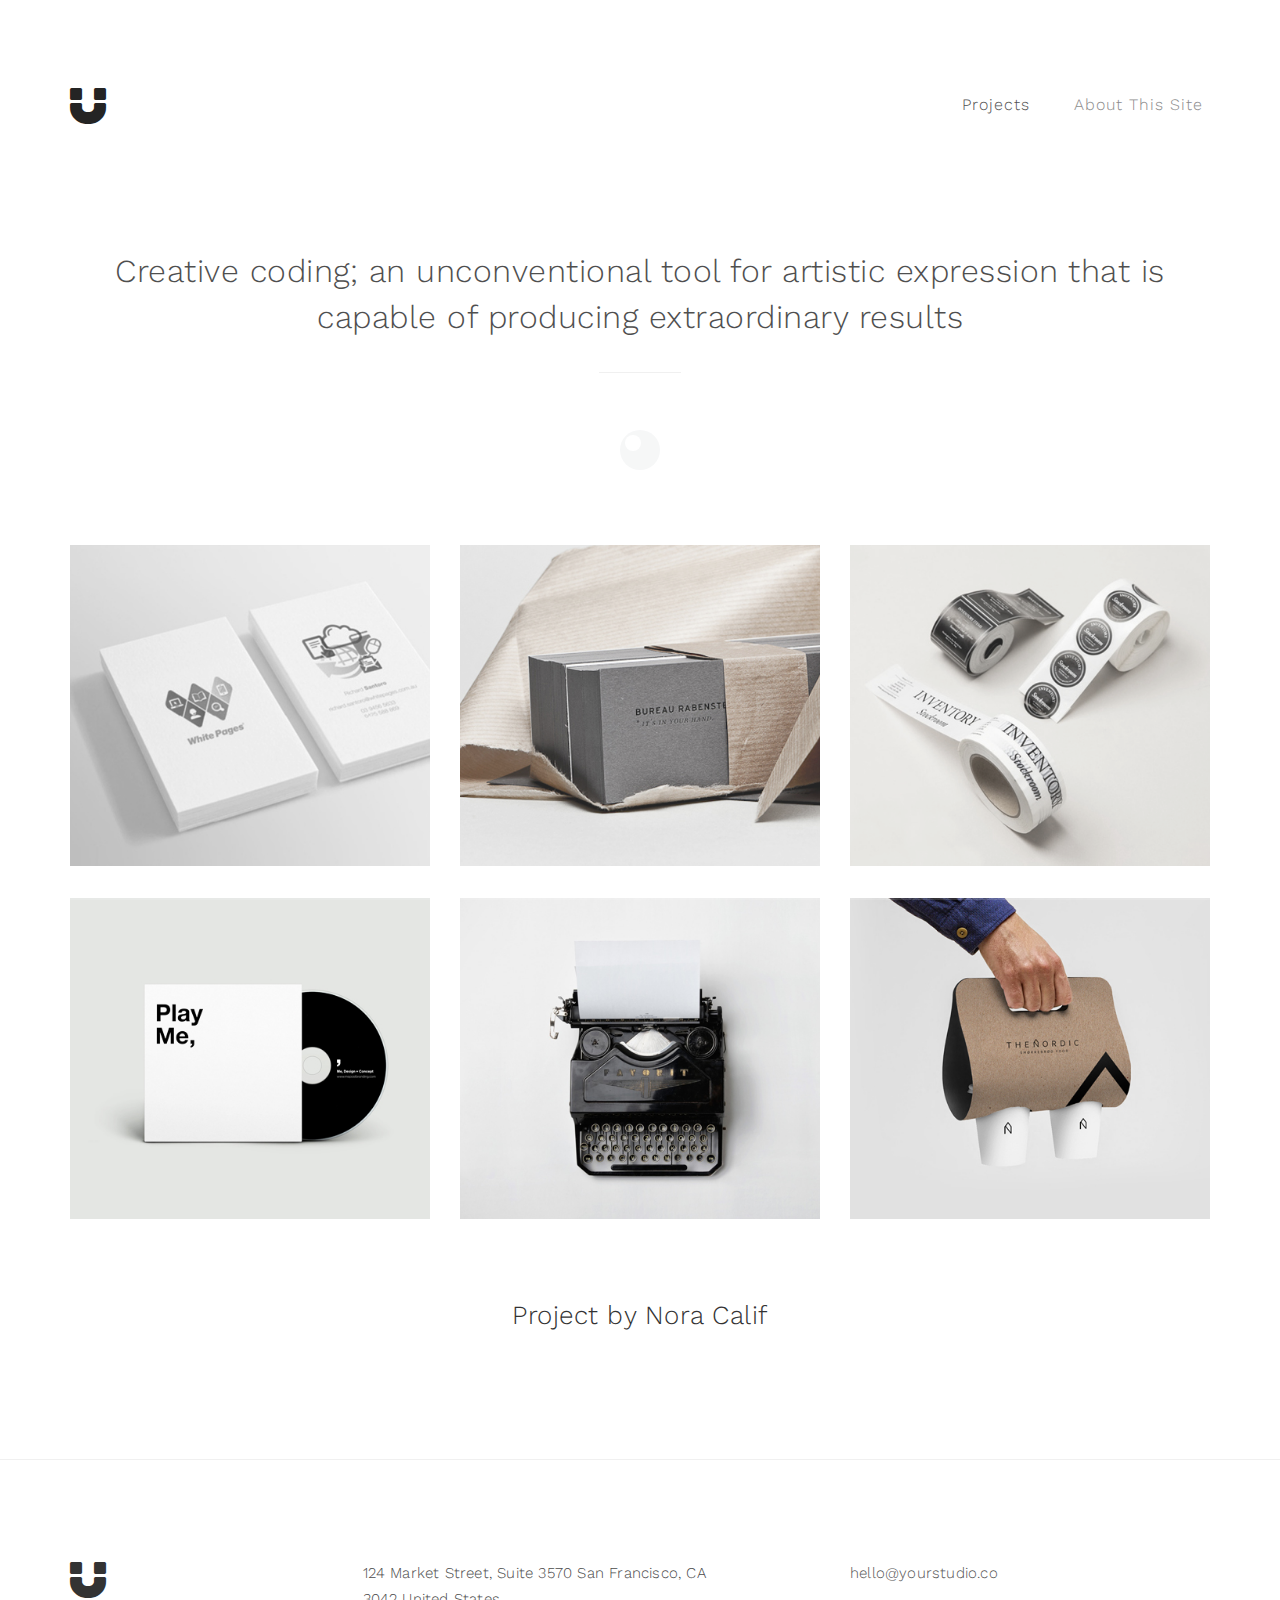
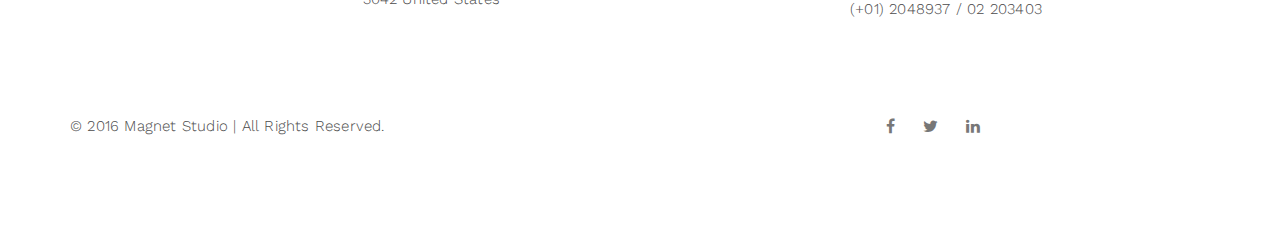
==== index.html @ 5868752b "Worked on website" ====
<!DOCTYPE html>
<html lang="en">
<head>

<meta charset="UTF-8">
<meta http-equiv="X-UA-Compatible" content="IE=Edge">
<meta name="description" content="">
<meta name="keywords" content="">
<meta name="author" content="">
<meta name="viewport" content="width=device-width, initial-scale=1, maximum-scale=1">

<title>Generative Art</title>

<link rel="stylesheet" href="css/bootstrap.min.css">
<link rel="stylesheet" href="css/font-awesome.min.css">

<!-- Main css -->
<link rel="stylesheet" href="css/style.css">
<link href="https://fonts.googleapis.com/css?family=Work+Sans:300,400,700" rel="stylesheet">

</head>
<body>

<!-- PRE LOADER -->

<div class="preloader">
     <div class="sk-spinner sk-spinner-wordpress">
          <span class="sk-inner-circle"></span>
     </div>
</div>

<!-- Navigation section  -->

<div class="navbar navbar-default navbar-static-top" role="navigation">
     <div class="container">

          <div class="navbar-header">
               <button class="navbar-toggle" data-toggle="collapse" data-target=".navbar-collapse">
                    <span class="icon icon-bar"></span>
                    <span class="icon icon-bar"></span>
                    <span class="icon icon-bar"></span>
               </button>
               <a href="index.html" class="navbar-brand"><i class="fa fa-magnet"></i></a>
          </div>
          <div class="collapse navbar-collapse">
               <ul class="nav navbar-nav navbar-right">
                    <li class="active"><a href="index.html">Projects</a></li>
                    <li><a href="about.html">About This Site</a></li>
               </ul>
          </div>

  </div>
</div>

<!-- Home Section -->

<section id="home">
     <div class="container">
          <div class="row">

               <div class="col-md-12 col-sm-12">
                    <h2>Creative coding; an unconventional tool for artistic expression that is capable of producing extraordinary results</h2>
                    <hr>
               </div>

          </div>
     </div>
</section>

<!-- Portfolio Section -->

<section id="portfolio">
     <div class="container">
          <div class="row">

               <div class="col-md-4 col-sm-6">
                    <a href="single-project1.html">
                         <div class="portfolio-thumb">
                              <img src="images/portfolio-img1.jpg" class="img-responsive" alt="Portfolio">
                                   <div class="portfolio-overlay">
                                        <div class="portfolio-item">
                                             <h3>Project title 1</h3>
                                        </div>
                                   </div>
                         </div>
                    </a>
               </div>

               <div class="col-md-4 col-sm-6">
                    <a href="single-project2.html">
                         <div class="portfolio-thumb">
                              <img src="images/portfolio-img2.jpg" class="img-responsive" alt="Portfolio">
                                   <div class="portfolio-overlay">
                                        <div class="portfolio-item">
                                             <h3>Project title 2</h3>
                                        </div>
                                   </div>
                         </div>
                    </a>
               </div>

               <div class="col-md-4 col-sm-6">
                    <a href="single-project3.html">
                         <div class="portfolio-thumb">
                              <img src="images/portfolio-img3.jpg" class="img-responsive" alt="Portfolio">
                                   <div class="portfolio-overlay">
                                        <div class="portfolio-item">
                                             <h3>Project title 3</h3>
                                        </div>
                                   </div>
                         </div>
                    </a>
               </div>

               <div class="col-md-4 col-sm-6">
                    <a href="single-project4.html">
                         <div class="portfolio-thumb">
                              <img src="images/portfolio-img4.jpg" class="img-responsive" alt="Portfolio">
                                   <div class="portfolio-overlay">
                                        <div class="portfolio-item">
                                             <h3>Project title 4</h3>
                                        </div>
                                   </div>
                         </div>
                    </a>
               </div>

               <div class="col-md-4 col-sm-6">
                    <a href="single-project5.html">
                         <div class="portfolio-thumb">
                              <img src="images/portfolio-img5.jpg" class="img-responsive" alt="Portfolio">
                                   <div class="portfolio-overlay">
                                        <div class="portfolio-item">
                                             <h3>Project title 5</h3>
                                        </div>
                                   </div>
                         </div>
                    </a>
               </div>

               <div class="col-md-4 col-sm-6">
                    <a href="single-project6.html">
                         <div class="portfolio-thumb">
                              <img src="images/portfolio-img6.jpg" class="img-responsive" alt="Portfolio">
                                   <div class="portfolio-overlay">
                                        <div class="portfolio-item">
                                             <h3>Project title 6</h3>
                                        </div>
                                   </div>
                         </div>
                    </a>
               </div>

               <div class="col-md-12 col-sm-12 text-center">
                    <h3>Project by Nora Calif</a></h3>
               </div>

          </div>
     </div>
</section>

<!-- Footer Section -->

<footer>
     <div class="container">
          <div class="row">

               <div class="col-md-3 col-sm-3">
                    <i class="fa fa-magnet"></i>
               </div>

               <div class="col-md-4 col-sm-4">
                    <p>124 Market Street, Suite 3570 San Francisco, CA 3042 United States</p>
               </div>

               <div class="col-md-offset-1 col-md-4 col-sm-offset-1 col-sm-3">
                    <p><a href="mailto:youremail@gmail.com">hello@yourstudio.co</a></p>
                    <p>(+01) 2048937 / 02 203403</p>
               </div>

               <div class="clearfix col-md-12 col-sm-12">
                    <hr>
               </div>

               <div class="col-md-6 col-sm-6">
                    <div class="footer-copyright">
                         <p>© 2016 Magnet Studio | All Rights Reserved.</p>
                    </div>
               </div>

               <div class="col-md-6 col-sm-6">
                    <ul class="social-icon">
                         <li><a href="#" class="fa fa-facebook"></a></li>
                         <li><a href="#" class="fa fa-twitter"></a></li>
                         <li><a href="#" class="fa fa-linkedin"></a></li>
                    </ul>
               </div>
               
          </div>
     </div>
</footer>


<!-- SCRIPTS -->

<script src="js/jquery.js"></script>
<script src="js/bootstrap.min.js"></script>
<script src="js/custom.js"></script>

</body>
</html>
---- css/style.css ----
body {
		background: #ffffff;
    font-family: 'Work Sans', sans-serif;
    font-style: normal;
		font-weight: 300;
    overflow-x: hidden;
}


/*---------------------------------------
    Typorgraphy              
-----------------------------------------*/

h1,h2,h3,h4,h5,h6 {
  font-style: normal;
  font-weight: 300;
  letter-spacing: 0.5px;
}

h1 {
    font-size: 62px;
    padding-bottom: 14px;
    margin-bottom: 0px;
}

h2 {
  font-size: 32px;
  line-height: 46px;
}

h3 {
  font-size: 26px;
}

h4 {
  color: black;
  font-size: 15px;
  font-weight: 500;
  letter-spacing: 0.2px;
}

p {
    color: rgb(75,75,75);
    font-size: 15px;
    font-weight: 300;
    line-height: 26px;
    letter-spacing: 0.2px;
}

strong {
  font-weight: 400;
}

.btn-success:focus {
  background-color: #000;
  border-color: transparent;
}


/*---------------------------------------
    General               
-----------------------------------------*/

html{
  -webkit-font-smoothing: antialiased;
}

a {
  color: #4d638c;
  -webkit-transition: 0.5s;
  -o-transition: 0.5s;
  transition: 0.5s;
  text-decoration: none !important;
}

a:hover, a:active, a:focus {
  color: #4d638c;
  outline: none;
}

* {
  -webkit-box-sizing: border-box;
  -moz-box-sizing: border-box;
  box-sizing: border-box;
}

*:before,
*:after {
  -webkit-box-sizing: border-box;
  -moz-box-sizing: border-box;
  box-sizing: border-box;
}

#portfolio,
#about,
#single-project {
  padding-top: 80px;
  padding-bottom: 120px;
}

.section-title {
  position: relative;
  padding-bottom: 62px;
  text-align: center;
}


/*---------------------------------------
    Preloader section              
-----------------------------------------*/

.preloader {
  position: fixed;
  top: 0;
  left: 0;
  width: 100%;
  height: 100%;
  z-index: 99999;
  display: flex;
  flex-flow: row nowrap;
  justify-content: center;
  align-items: center;
  background: none repeat scroll 0 0 #ffffff;
}

.sk-spinner-wordpress.sk-spinner {
  background-color: #bdc3c7;
  width: 40px;
  height: 40px;
  border-radius: 40px;
  position: relative;
  -webkit-animation: sk-innerCircle 1s linear infinite;
  animation: sk-innerCircle 1s linear infinite; 
}

.sk-spinner-wordpress .sk-inner-circle {
  display: block;
  background-color: #ffffff;
  width: 16px;
  height: 16px;
  position: absolute;
  border-radius: 8px;
  top: 5px;
  left: 5px; 
}

@-webkit-keyframes sk-innerCircle {
  0% {
    -webkit-transform: rotate(0);
            transform: rotate(0); }

  100% {
    -webkit-transform: rotate(360deg);
            transform: rotate(360deg); } }

@keyframes sk-innerCircle {
  0% {
    -webkit-transform: rotate(0);
            transform: rotate(0); }

  100% {
    -webkit-transform: rotate(360deg);
            transform: rotate(360deg); } }



/*---------------------------------------
    Main Navigation             
-----------------------------------------*/

.navbar-default {
    background: #ffffff;
    padding: 18px 0;
    border: none;
    margin-top: 62px;
}

.navbar-default .navbar-collapse, .navbar-default .navbar-form {
  border-color: transparent;
}

.navbar-default .navbar-brand {
  padding-top: 6px;
}

.navbar-default .navbar-brand .fa {
  color: #000;
  font-size: 42px;
}

.navbar-default .navbar-nav li a {
    color: #777;
    font-size: 16px;
    letter-spacing: 1px;
    -webkit-transition: all 0.4s ease-in-out;
    transition: all 0.4s ease-in-out;
    padding-right: 22px;
    padding-left: 22px;
}

.navbar-default .navbar-nav > li a:hover {
    color: #333 !important;
}

.navbar-default .navbar-nav > li > a:hover,
.navbar-default .navbar-nav > li > a:focus {
    color: #777;
    background-color: transparent;
}

.navbar-default .navbar-nav li a:hover,
 .navbar-default .navbar-nav .active > a {
    color: #333;
  }

.navbar-default .navbar-nav > .active > a,
.navbar-default .navbar-nav > .active > a:hover,
.navbar-default .navbar-nav > .active > a:focus {
    color: #333;
    background-color: transparent;
}

.navbar-default .navbar-toggle {
     border: none;
     padding-top: 10px;
  }

.navbar-default .navbar-toggle .icon-bar {
    background: #bdc3c7;
    border-color: transparent;
  }

.navbar-default .navbar-toggle:hover,
.navbar-default .navbar-toggle:focus { 
  background-color: transparent;
}



/*---------------------------------------
    Home section              
-----------------------------------------*/

#home {
    background-size: cover;
    background-position: center center;
    display: -webkit-box;
    display: -webkit-flex;
     display: -ms-flexbox;
    display: flex;
    -webkit-box-align: center;
    -webkit-align-items: center;
    -ms-flex-align: center;
     align-items: center;
    position: relative;
    text-align: center;
    padding-top: 60px;
    padding-bottom: 40px;
}

#home hr {
  width: 82px;
  margin-top: 32px;
}



/*---------------------------------------
   About section              
-----------------------------------------*/

#about .text-center {
  padding-bottom: 42px;
}

#about .col-md-8 {
  padding-left: 0px;
}

#about .col-md-8 img {
  padding-right: 22px;
  padding-bottom: 22px;
}

#about hr {
  width: 100px;
  margin-top: 42px;
  margin-bottom: 42px;
}

#about ul {
  padding-left: 22px;
}

#about ul li {
  color: #777;
  font-size: 16px;
  font-weight: 400;
  padding-top: 2px;
  padding-bottom: 2px;
}



/*---------------------------------------
   Portfolio section              
-----------------------------------------*/

#portfolio small {
  color: #f0f0f0;
  font-size: 10px;
  letter-spacing: 1px;
  text-transform: uppercase;
}

#portfolio .portfolio-thumb {
  position: relative;
  padding: 0;
  margin-top: 32px;
}

#portfolio .portfolio-thumb .portfolio-overlay {
  position: absolute;
  background: #222;
  color: #ffffff;
  top: 0;
  left: 0;
  right: 0;
  bottom: 0;
  width: 100%;
  height: 100%;
  text-align: center;
  vertical-align: top;
  opacity: 0;
  transition: all 0.4s ease-in-out;
}

#portfolio .portfolio-item {
    position: absolute;
    top:50%;
    left: 50%;
    -webkit-transform:translate(-50%,-50%);
      -ms-transform:translate(-50%,-50%);
          transform:translate(-50%,-50%);
}

#portfolio .portfolio-thumb:hover .portfolio-overlay {
  opacity: 0.9;
}

#portfolio .text-center {
  padding-top: 62px;
}



/*---------------------------------------
   Single Project section              
-----------------------------------------*/

#single-project {
  text-align: center;
}

#single-project .col-md-12,
#single-project .col-md-6,
#single-project .col-md-4 {
  padding-left: 0px;
  padding-bottom: 22px;
}

#single-project .col-md-12 {
  padding-top: 42px;
}

#single-project .text-center strong {
  display: block;
  padding-top: 12px;
}

#single-project a {
  color: dimgray;
  font-size: 15px;
  font-weight: 600;
  letter-spacing: 0.2px;
}

#single-project hr {
  width: 100px;
  margin-top: 12px;
}

/*---------------------------------------
   Footer section              
-----------------------------------------*/

footer {
    border-top: 1px solid #f0f0f0;
    padding: 100px 0px;
    position: relative;
}

footer .col-md-3 .fa {
  font-size: 42px;
}

footer a {
  color: #555;
}

footer hr {
  border-color: #ffffff;
  margin-top: 42px;
  margin-bottom: 22px;
}

footer .footer-copyright {
  padding-top: 16px;
}


/*---------------------------------------
   Social icon             
-----------------------------------------*/

.social-icon {
    position: relative;
    padding: 0;
    margin: 0;
    text-align: center;
}

.social-icon li {
    display: inline-block;
    list-style: none;
}

.social-icon li a {
    color: #777;
    cursor: pointer;
    font-size: 16px;
    text-decoration: none;
    transition: all 0.4s ease-in-out;
    text-align: center;
    vertical-align: middle;
    position: relative;
    margin: 22px 12px 10px 12px;
}

.social-icon li a:hover {
    color: #000;
    transform: scale(1.1);
}



/*---------------------------------------
   Mobile Responsive         
-----------------------------------------*/


@media (max-width: 767px) {

  h1 {
    font-size: 38px;
  }

  h2 {
    font-size: 32px;
    line-height: 48px;
  }

  h3 {
    font-size: 22px;
  }

  .section-title h2 {
    font-size: 22px;
    line-height: 35px;
  }

  .navbar-default {
    margin-top: 0px;
    text-align: center;
  }

  #about .col-md-8 img {
    padding-right: 0px;
  }

  #blog-single-post .blog-post-title h2 {
    font-size: 29px;
    line-height: 40px;
  }

  footer {
    text-align: center;
  }

  footer .col-md-4 {
    padding-top: 42px;
  }

}
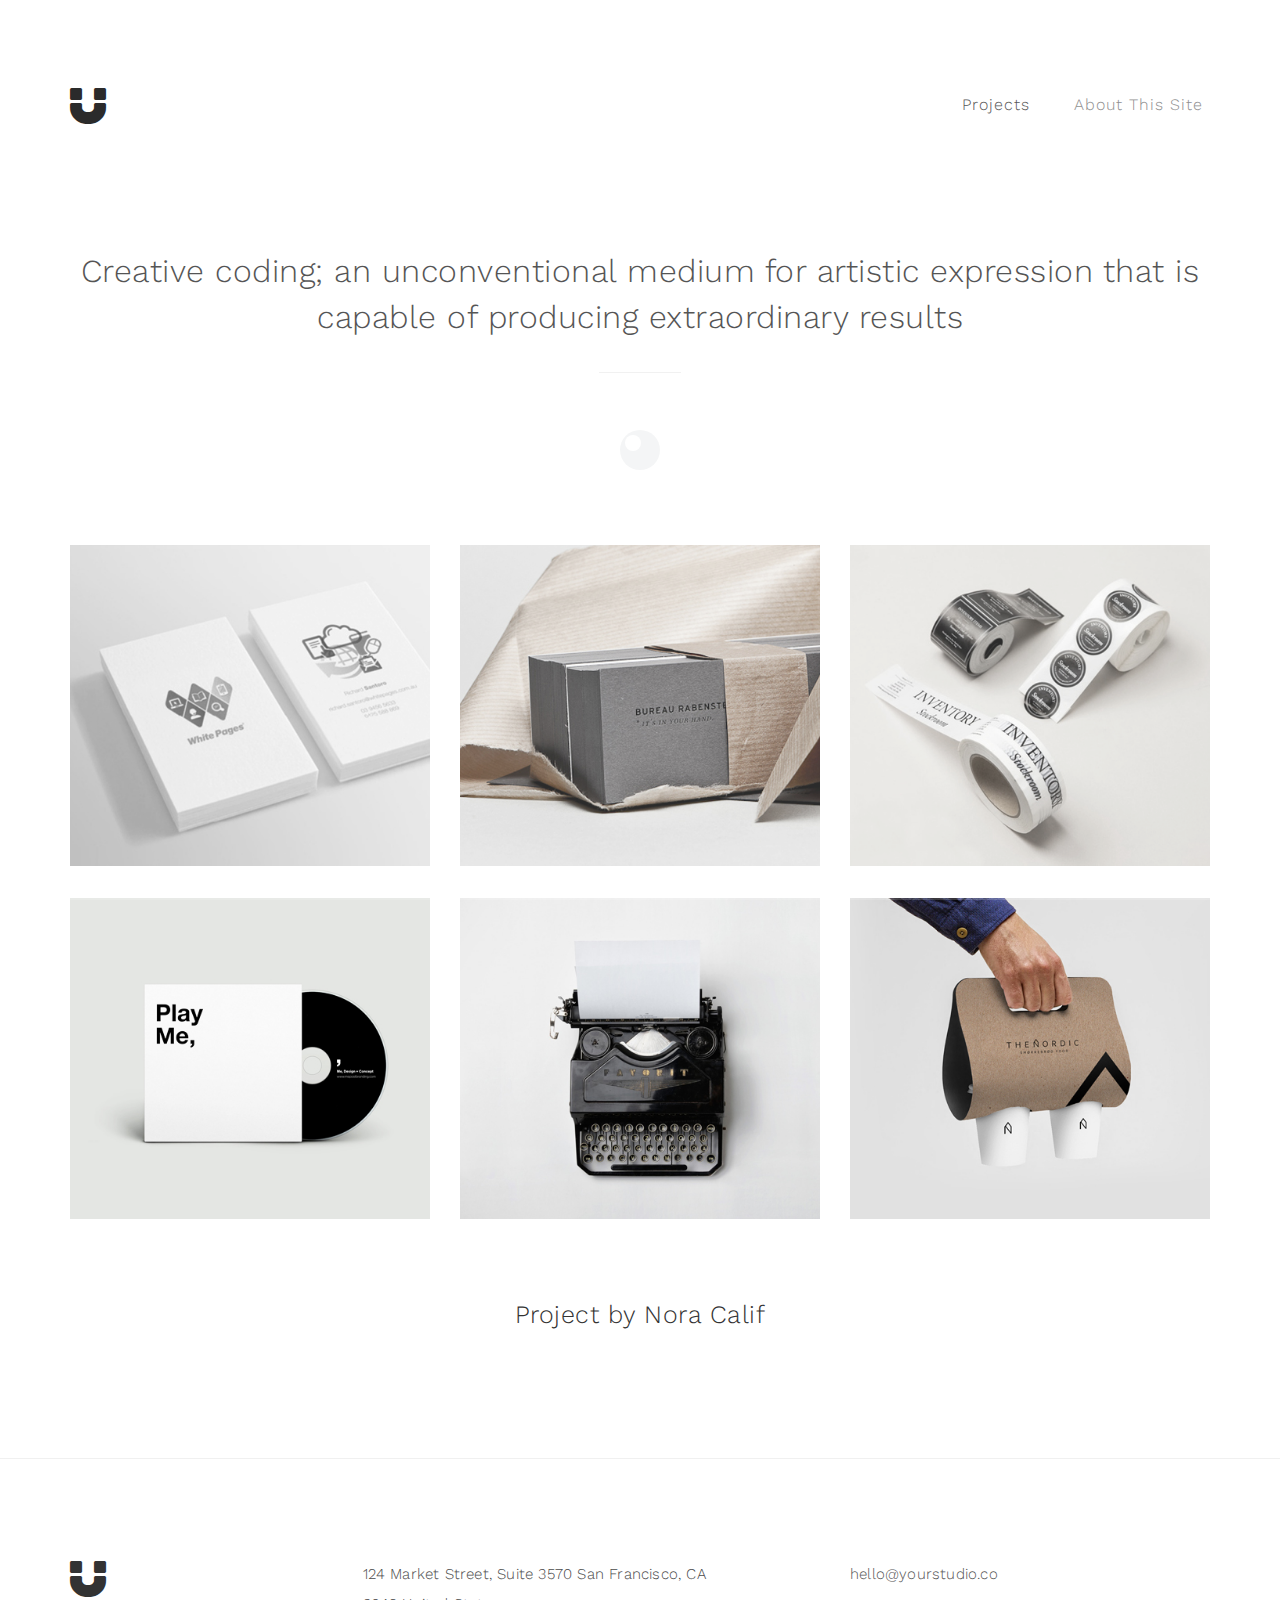
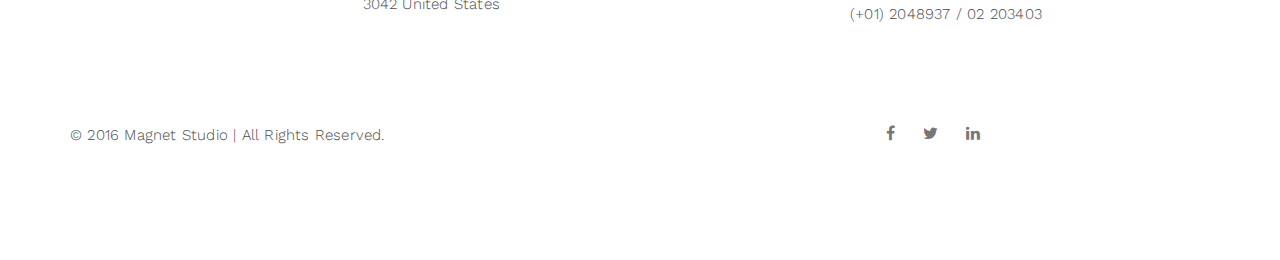
==== commit f0d12192: "Worked on website" ====
--- a/index.html
+++ b/index.html
@@ -59,7 +59,7 @@
           <div class="row">
 
                <div class="col-md-12 col-sm-12">
-                    <h2>Creative coding; an unconventional tool for artistic expression that is capable of producing extraordinary results</h2>
+                    <h2>Creative coding; an unconventional medium for artistic expression that is capable of producing extraordinary results</h2>
                     <hr>
                </div>
 
--- a/css/style.css
+++ b/css/style.css
@@ -30,7 +30,7 @@
 }
 
 h3 {
-  font-size: 26px;
+  font-size: 25px;
 }
 
 h4 {
@@ -44,7 +44,7 @@
     color: rgb(75,75,75);
     font-size: 15px;
     font-weight: 300;
-    line-height: 26px;
+    line-height: 30px;
     letter-spacing: 0.2px;
 }
 
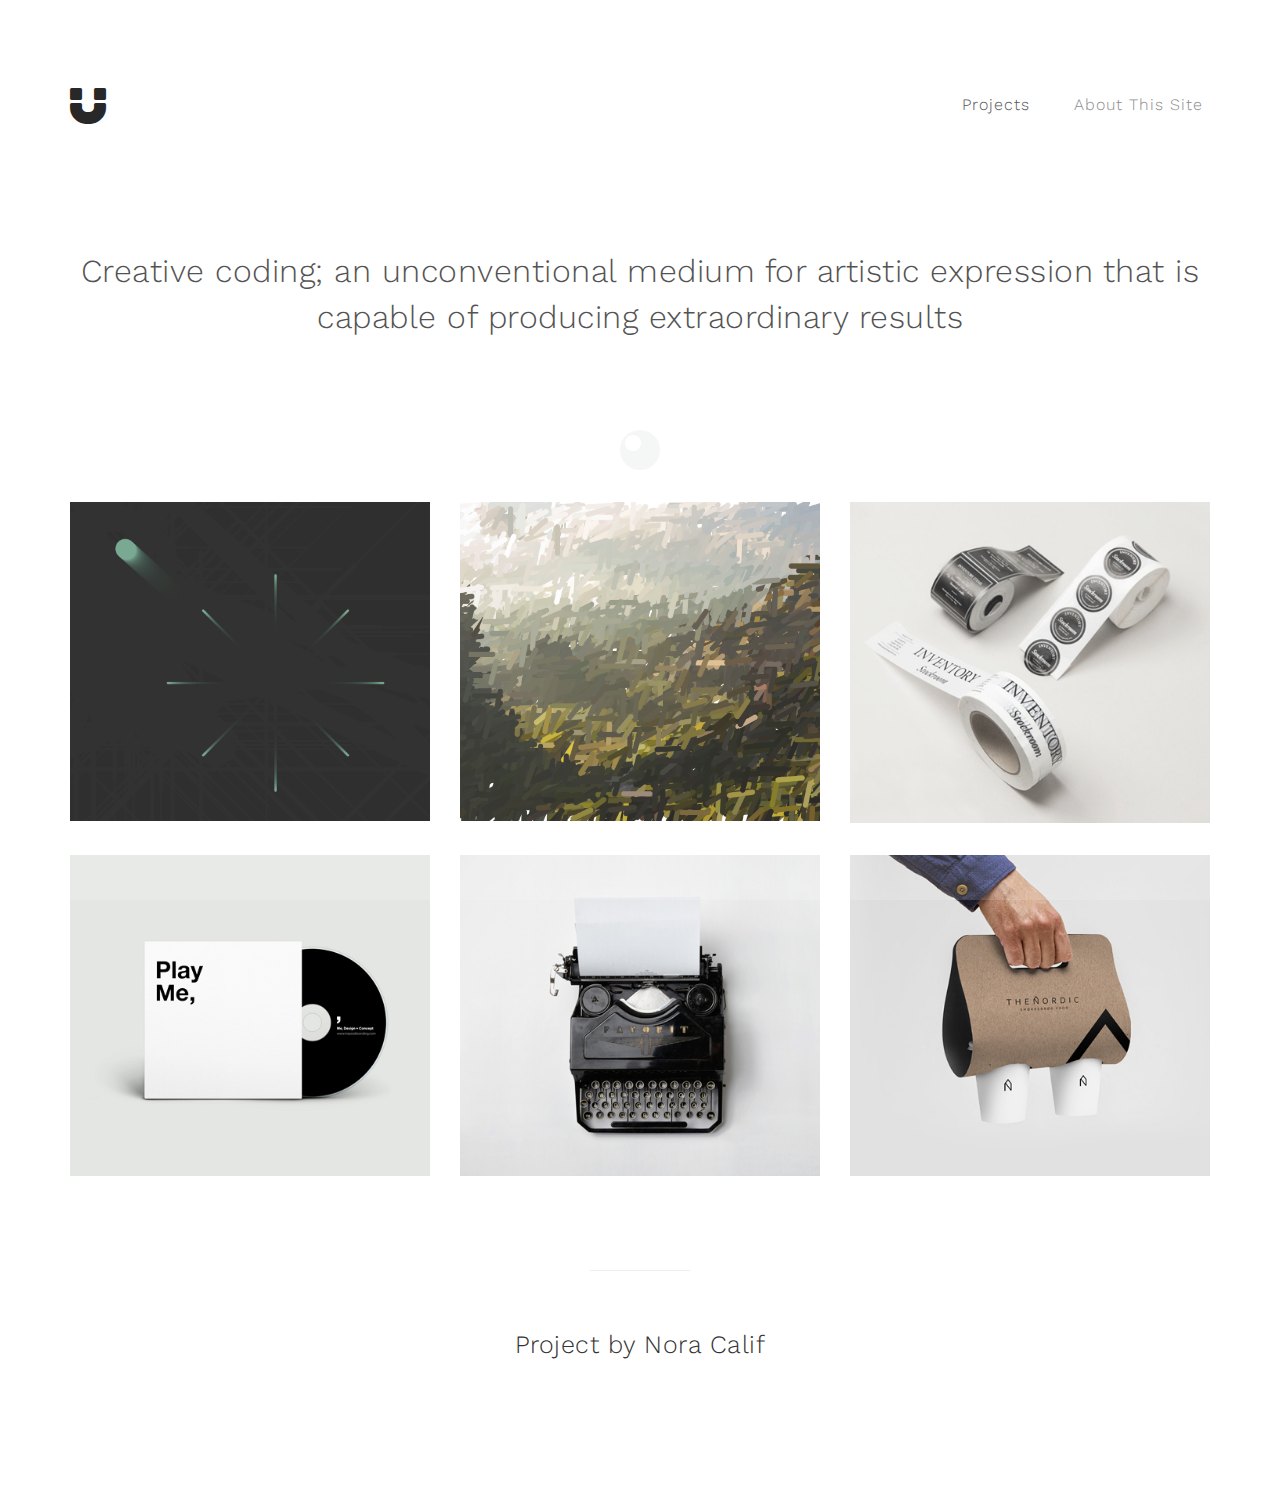
==== commit 42e10cdb: "Added 2nd piece" ====
--- a/index.html
+++ b/index.html
@@ -60,7 +60,6 @@
 
                <div class="col-md-12 col-sm-12">
                     <h2>Creative coding; an unconventional medium for artistic expression that is capable of producing extraordinary results</h2>
-                    <hr>
                </div>
 
           </div>
@@ -76,10 +75,11 @@
                <div class="col-md-4 col-sm-6">
                     <a href="single-project1.html">
                          <div class="portfolio-thumb">
-                              <img src="images/portfolio-img1.jpg" class="img-responsive" alt="Portfolio">
+                              <!-- 1100/975 ratio -->
+                              <img src="images/fireworks-thumbnail.png" class="img-responsive" alt="Portfolio">
                                    <div class="portfolio-overlay">
                                         <div class="portfolio-item">
-                                             <h3>Project title 1</h3>
+                                             <h3>Fireworks</h3>
                                         </div>
                                    </div>
                          </div>
@@ -89,10 +89,10 @@
                <div class="col-md-4 col-sm-6">
                     <a href="single-project2.html">
                          <div class="portfolio-thumb">
-                              <img src="images/portfolio-img2.jpg" class="img-responsive" alt="Portfolio">
+                              <img src="images/paint-strokes-thumbnail.png" class="img-responsive" alt="Portfolio">
                                    <div class="portfolio-overlay">
                                         <div class="portfolio-item">
-                                             <h3>Project title 2</h3>
+                                             <h3>Paint Strokes</h3>
                                         </div>
                                    </div>
                          </div>
@@ -150,55 +150,14 @@
                          </div>
                     </a>
                </div>
-
                <div class="col-md-12 col-sm-12 text-center">
-                    <h3>Project by Nora Calif</a></h3>
+                    <hr>
+                    &nbsp;
+                    <h3>Project by Nora Calif</h3>
                </div>
-
           </div>
      </div>
 </section>
-
-<!-- Footer Section -->
-
-<footer>
-     <div class="container">
-          <div class="row">
-
-               <div class="col-md-3 col-sm-3">
-                    <i class="fa fa-magnet"></i>
-               </div>
-
-               <div class="col-md-4 col-sm-4">
-                    <p>124 Market Street, Suite 3570 San Francisco, CA 3042 United States</p>
-               </div>
-
-               <div class="col-md-offset-1 col-md-4 col-sm-offset-1 col-sm-3">
-                    <p><a href="mailto:youremail@gmail.com">hello@yourstudio.co</a></p>
-                    <p>(+01) 2048937 / 02 203403</p>
-               </div>
-
-               <div class="clearfix col-md-12 col-sm-12">
-                    <hr>
-               </div>
-
-               <div class="col-md-6 col-sm-6">
-                    <div class="footer-copyright">
-                         <p>© 2016 Magnet Studio | All Rights Reserved.</p>
-                    </div>
-               </div>
-
-               <div class="col-md-6 col-sm-6">
-                    <ul class="social-icon">
-                         <li><a href="#" class="fa fa-facebook"></a></li>
-                         <li><a href="#" class="fa fa-twitter"></a></li>
-                         <li><a href="#" class="fa fa-linkedin"></a></li>
-                    </ul>
-               </div>
-               
-          </div>
-     </div>
-</footer>
 
 
 <!-- SCRIPTS -->
--- a/css/style.css
+++ b/css/style.css
@@ -260,7 +260,7 @@
 }
 
 #home hr {
-  width: 82px;
+  width: 100px;
   margin-top: 32px;
 }
 
@@ -285,8 +285,7 @@
 
 #about hr {
   width: 100px;
-  margin-top: 42px;
-  margin-bottom: 42px;
+  margin-top: 32px;
 }
 
 #about ul {
@@ -353,6 +352,10 @@
   padding-top: 62px;
 }
 
+#portfolio hr {
+  width: 100px;
+  margin-top: 32px;
+}
 
 
 /*---------------------------------------
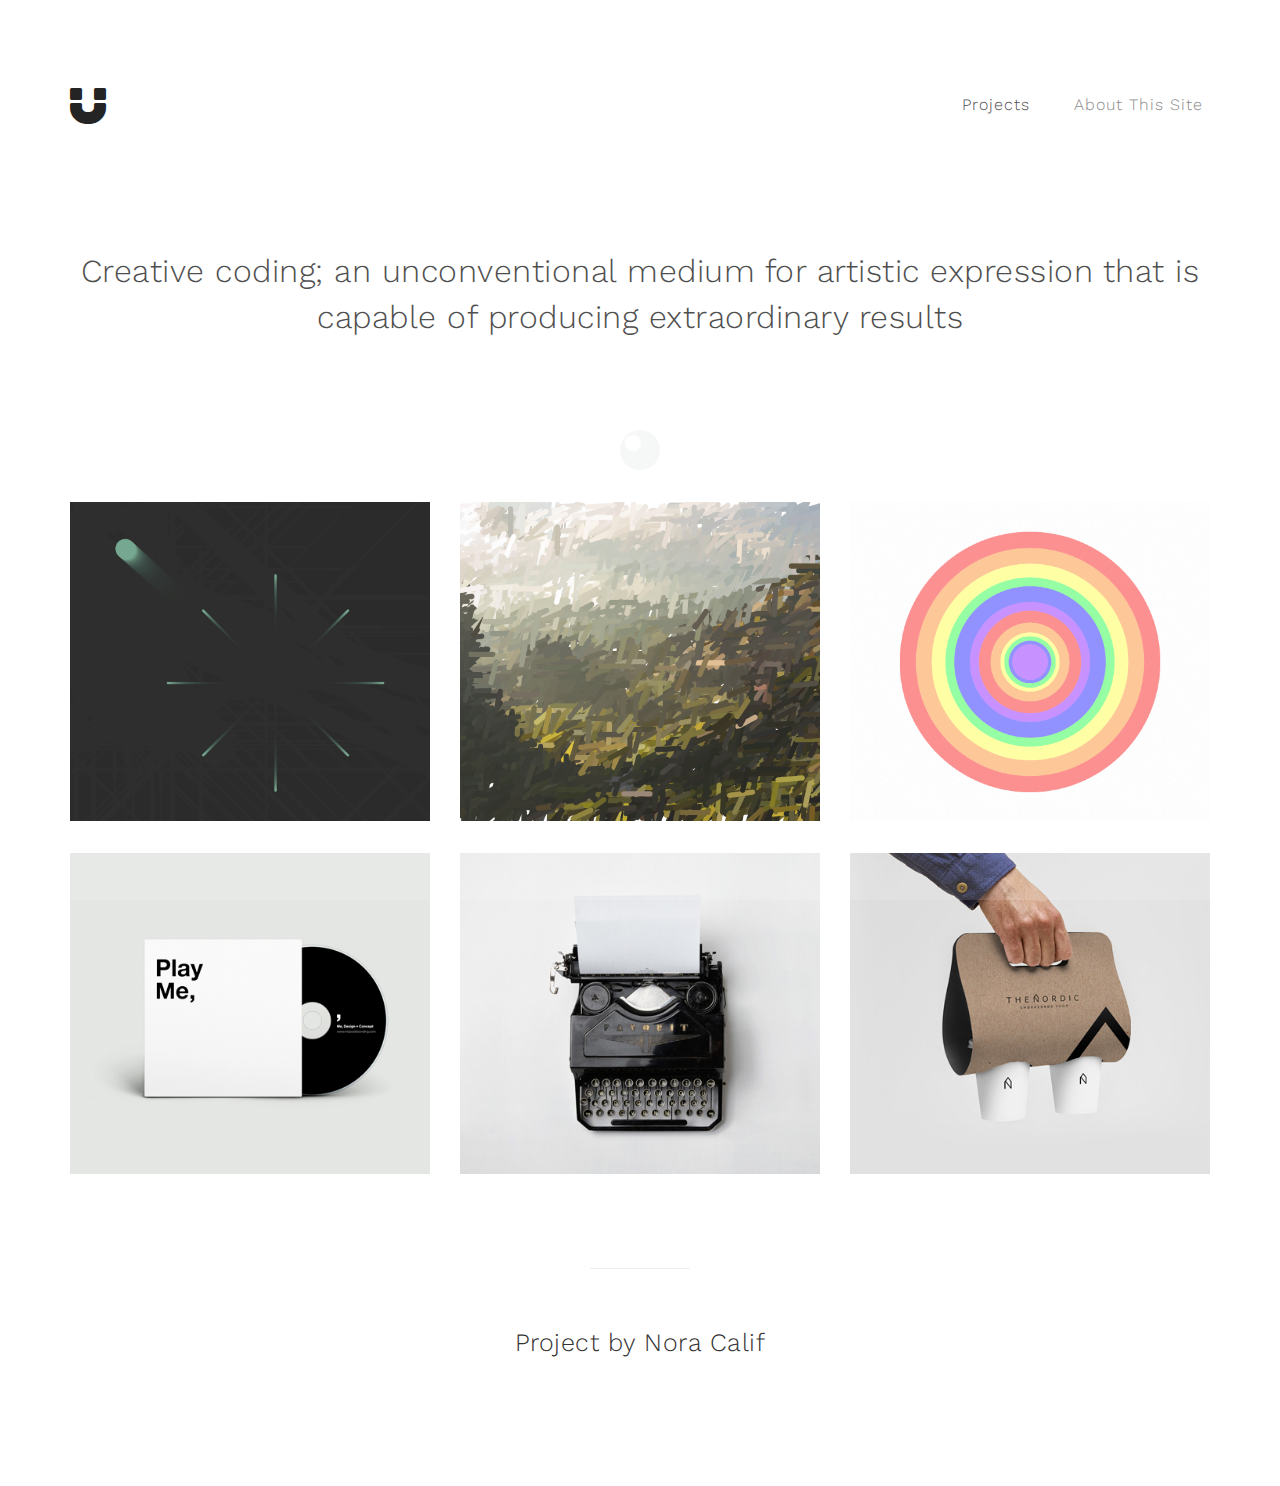
==== commit bb3fcb1b: "Added 3rd project piece" ====
--- a/index.html
+++ b/index.html
@@ -102,10 +102,10 @@
                <div class="col-md-4 col-sm-6">
                     <a href="single-project3.html">
                          <div class="portfolio-thumb">
-                              <img src="images/portfolio-img3.jpg" class="img-responsive" alt="Portfolio">
+                              <img src="images/colour-keys-thumbnail.png" class="img-responsive" alt="Portfolio">
                                    <div class="portfolio-overlay">
                                         <div class="portfolio-item">
-                                             <h3>Project title 3</h3>
+                                             <h3>Colour Keys</h3>
                                         </div>
                                    </div>
                          </div>
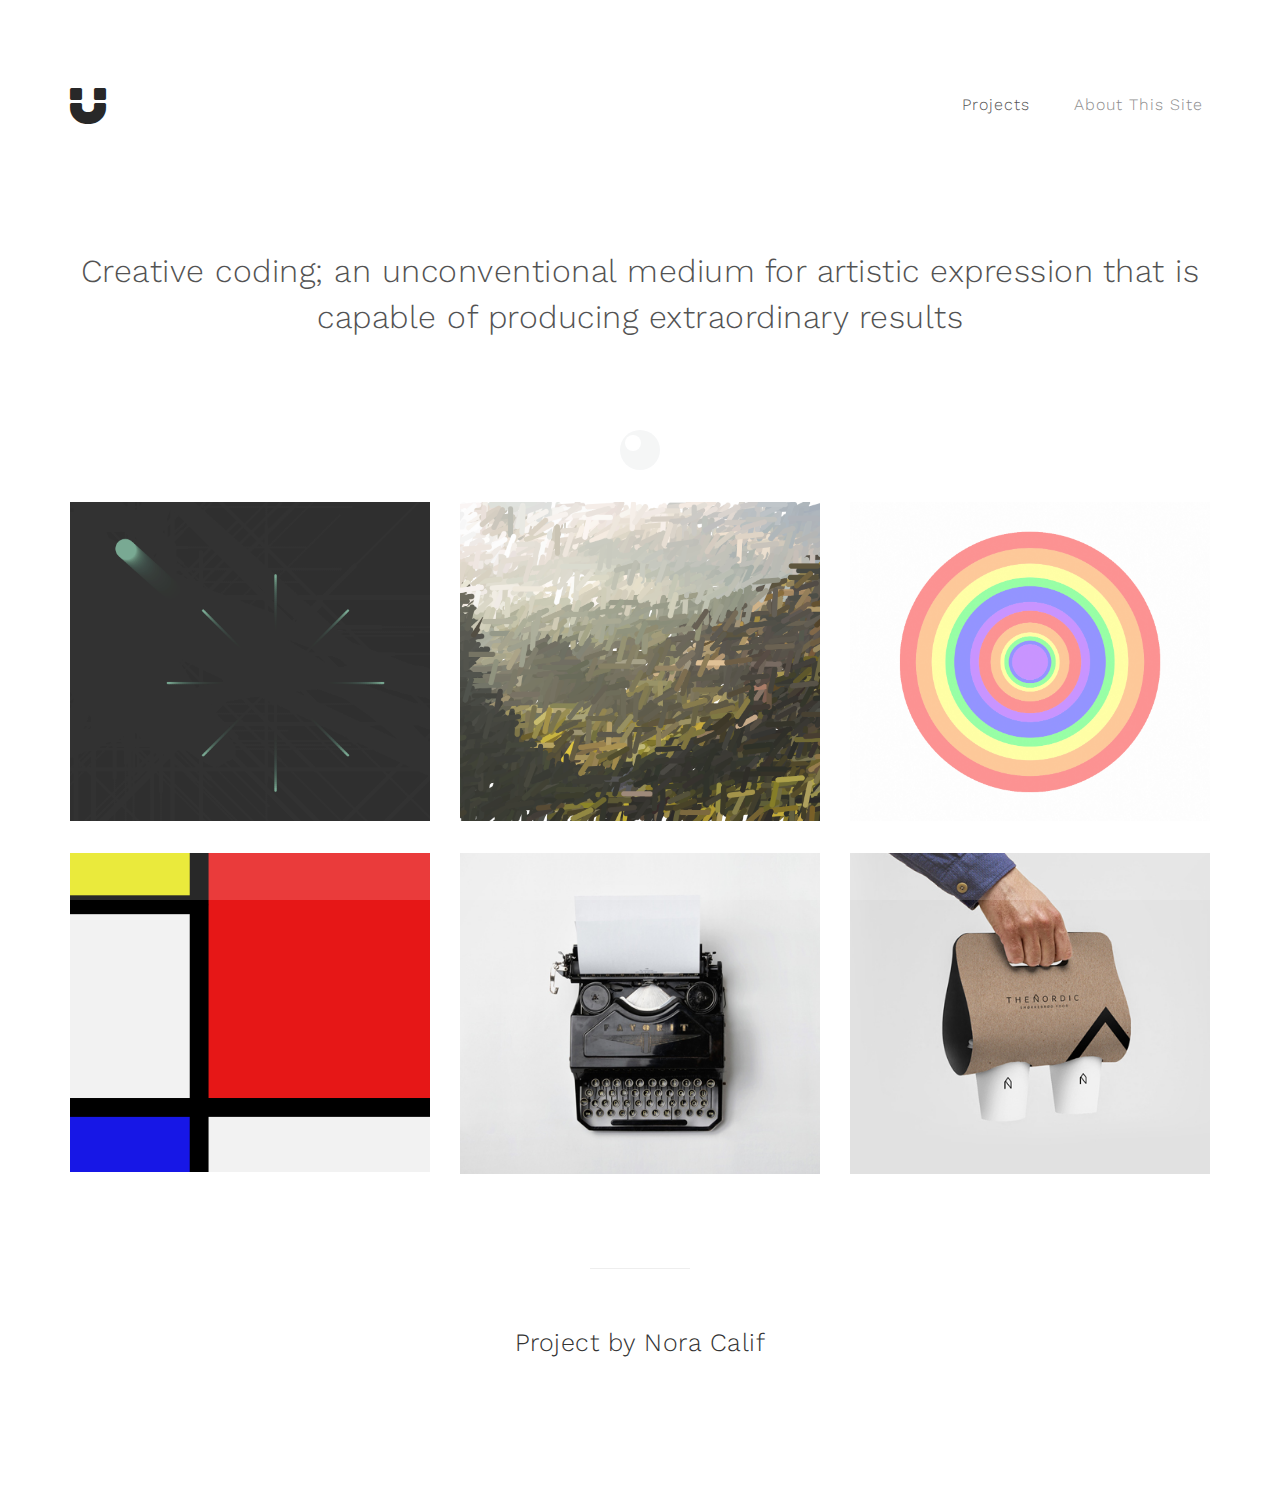
==== commit fcf8f230: "Added 4th project piece" ====
--- a/index.html
+++ b/index.html
@@ -73,7 +73,7 @@
           <div class="row">
 
                <div class="col-md-4 col-sm-6">
-                    <a href="single-project1.html">
+                    <a href="fireworks.html">
                          <div class="portfolio-thumb">
                               <!-- 1100/975 ratio -->
                               <img src="images/fireworks-thumbnail.png" class="img-responsive" alt="Portfolio">
@@ -87,7 +87,7 @@
                </div>
 
                <div class="col-md-4 col-sm-6">
-                    <a href="single-project2.html">
+                    <a href="paint-strokes.html">
                          <div class="portfolio-thumb">
                               <img src="images/paint-strokes-thumbnail.png" class="img-responsive" alt="Portfolio">
                                    <div class="portfolio-overlay">
@@ -100,7 +100,7 @@
                </div>
 
                <div class="col-md-4 col-sm-6">
-                    <a href="single-project3.html">
+                    <a href="colour-keys.html">
                          <div class="portfolio-thumb">
                               <img src="images/colour-keys-thumbnail.png" class="img-responsive" alt="Portfolio">
                                    <div class="portfolio-overlay">
@@ -113,12 +113,12 @@
                </div>
 
                <div class="col-md-4 col-sm-6">
-                    <a href="single-project4.html">
+                    <a href="mondrian-art.html">
                          <div class="portfolio-thumb">
-                              <img src="images/portfolio-img4.jpg" class="img-responsive" alt="Portfolio">
+                              <img src="images/mondrian-art-thumbnail.png" class="img-responsive" alt="Portfolio">
                                    <div class="portfolio-overlay">
                                         <div class="portfolio-item">
-                                             <h3>Project title 4</h3>
+                                             <h3>Mondrian Art</h3>
                                         </div>
                                    </div>
                          </div>
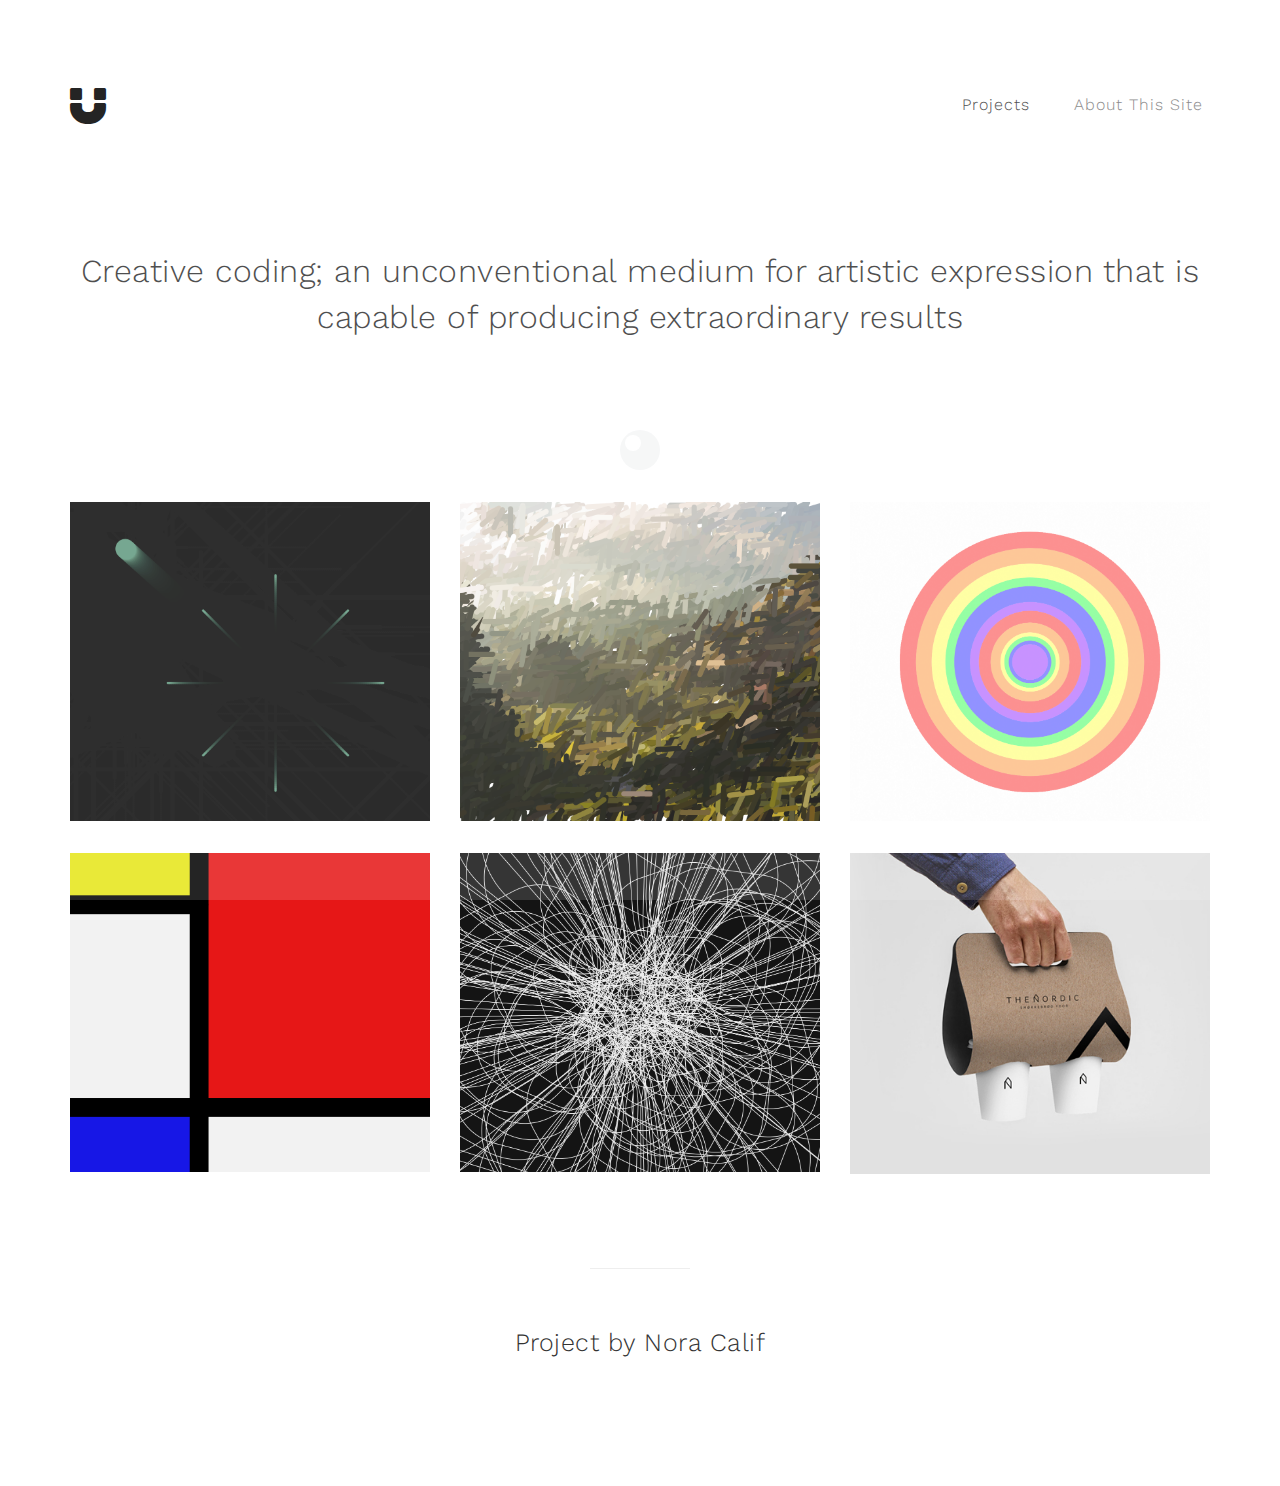
==== commit 68a9b2c1: "Updated website with fifth piece" ====
--- a/index.html
+++ b/index.html
@@ -126,12 +126,12 @@
                </div>
 
                <div class="col-md-4 col-sm-6">
-                    <a href="single-project5.html">
+                    <a href="spider-webs.html">
                          <div class="portfolio-thumb">
-                              <img src="images/portfolio-img5.jpg" class="img-responsive" alt="Portfolio">
+                              <img src="images/spider-webs-thumbnail.png" class="img-responsive" alt="Portfolio">
                                    <div class="portfolio-overlay">
                                         <div class="portfolio-item">
-                                             <h3>Project title 5</h3>
+                                             <h3>Spider Webs</h3>
                                         </div>
                                    </div>
                          </div>
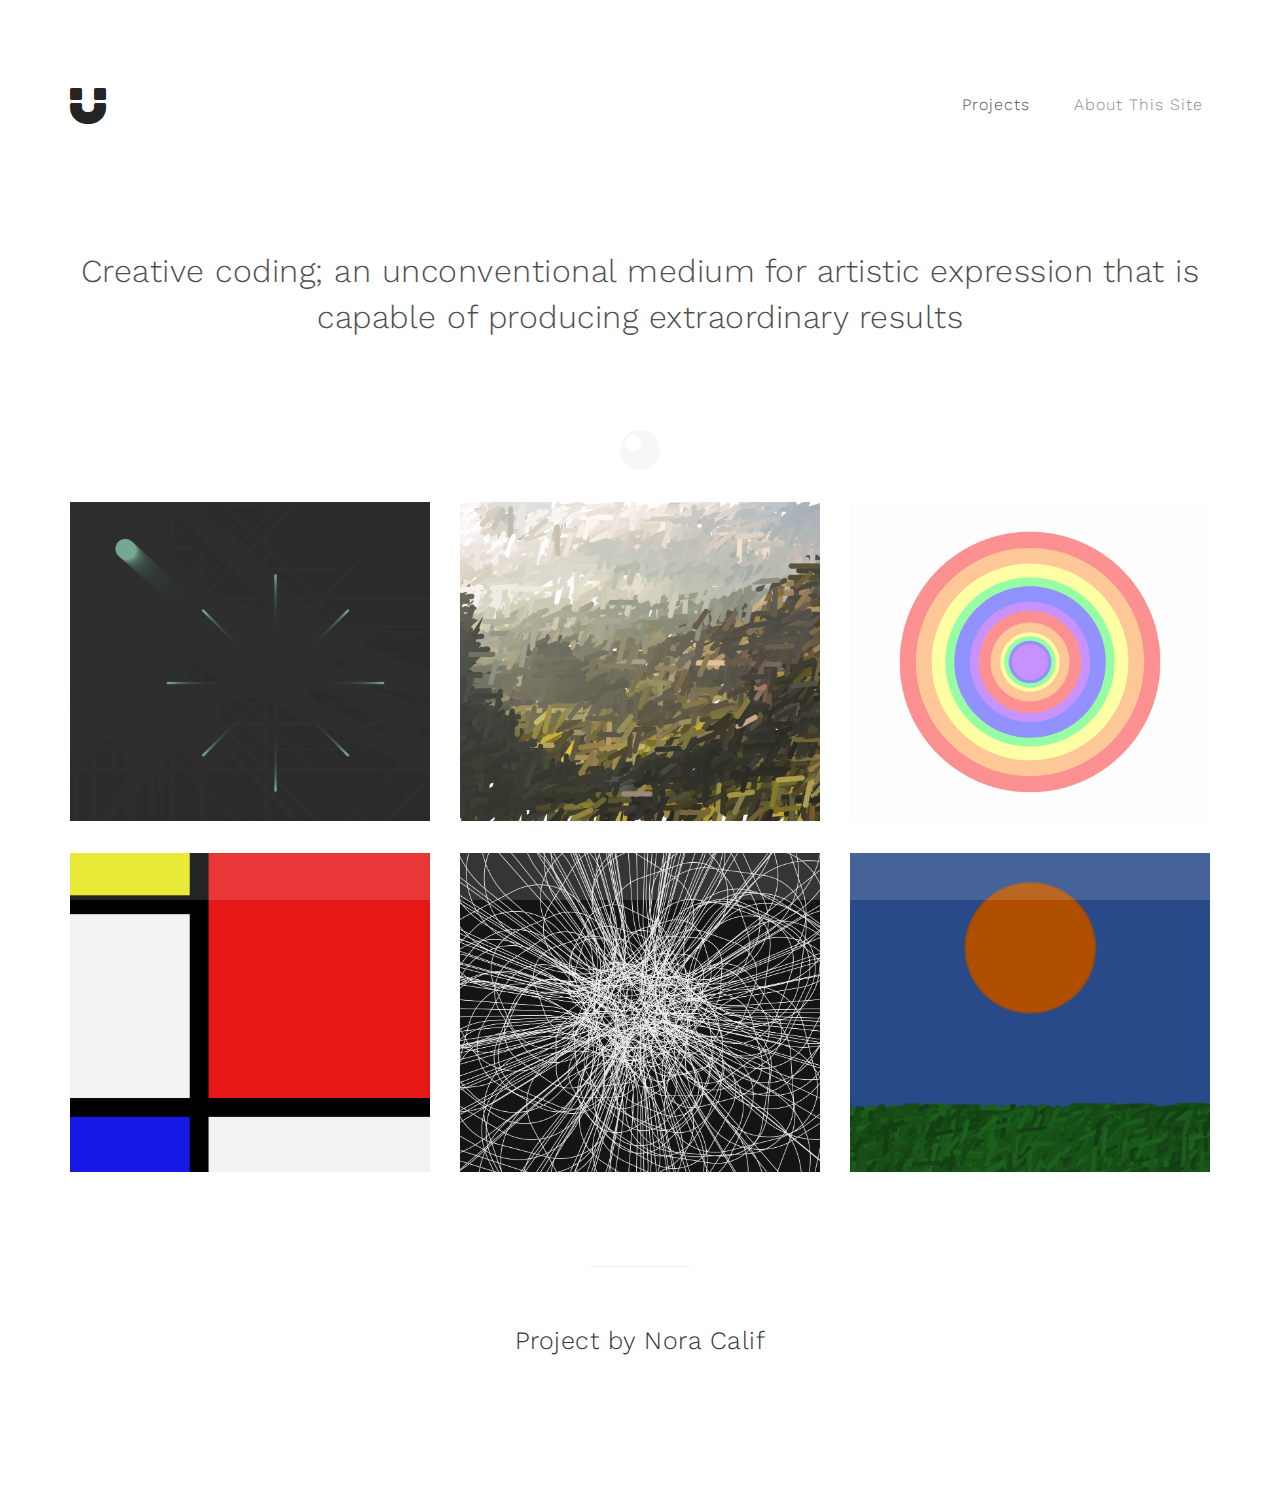
==== commit a5655d15: "Updated site to have all 6 pieces" ====
--- a/index.html
+++ b/index.html
@@ -75,7 +75,6 @@
                <div class="col-md-4 col-sm-6">
                     <a href="fireworks.html">
                          <div class="portfolio-thumb">
-                              <!-- 1100/975 ratio -->
                               <img src="images/fireworks-thumbnail.png" class="img-responsive" alt="Portfolio">
                                    <div class="portfolio-overlay">
                                         <div class="portfolio-item">
@@ -139,12 +138,12 @@
                </div>
 
                <div class="col-md-4 col-sm-6">
-                    <a href="single-project6.html">
+                    <a href="sunlight.html">
                          <div class="portfolio-thumb">
-                              <img src="images/portfolio-img6.jpg" class="img-responsive" alt="Portfolio">
+                              <img src="images/sunlight-thumbnail.png" class="img-responsive" alt="Portfolio">
                                    <div class="portfolio-overlay">
                                         <div class="portfolio-item">
-                                             <h3>Project title 6</h3>
+                                             <h3>Sunlight</h3>
                                         </div>
                                    </div>
                          </div>
